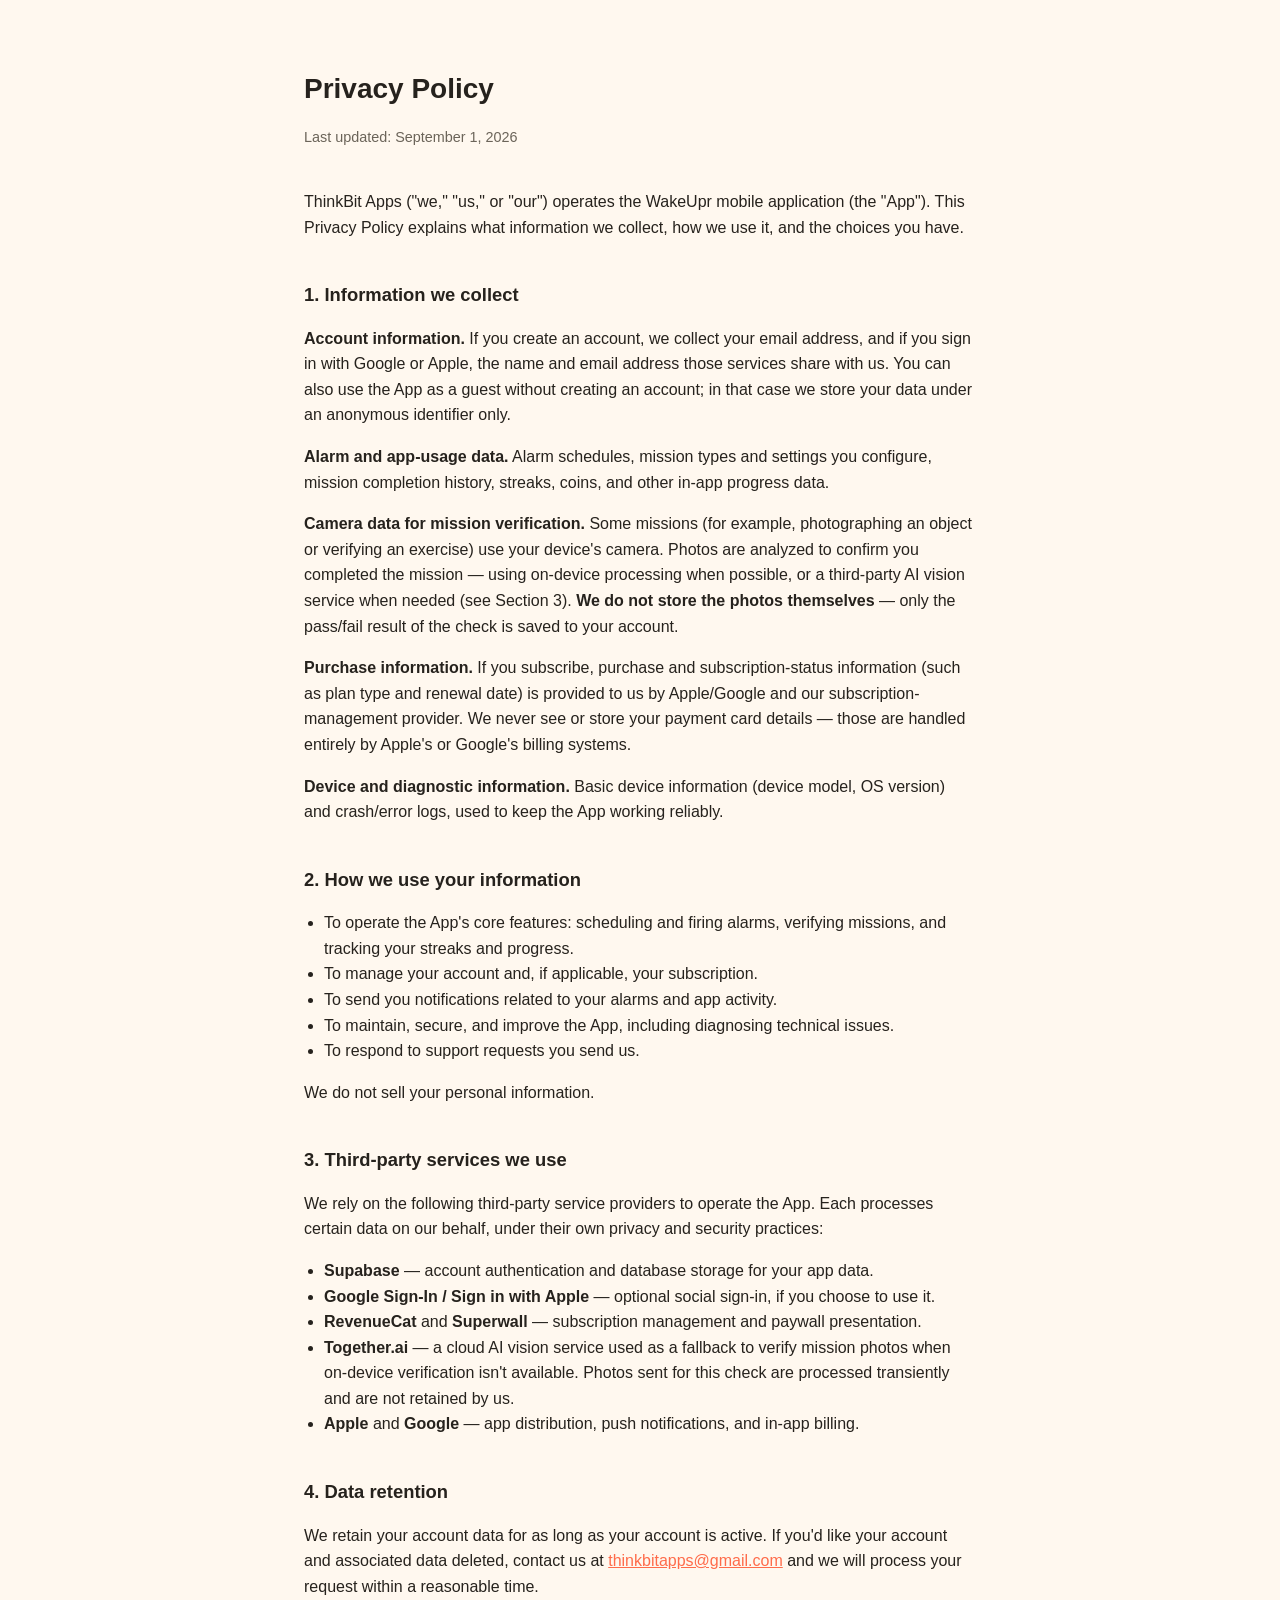
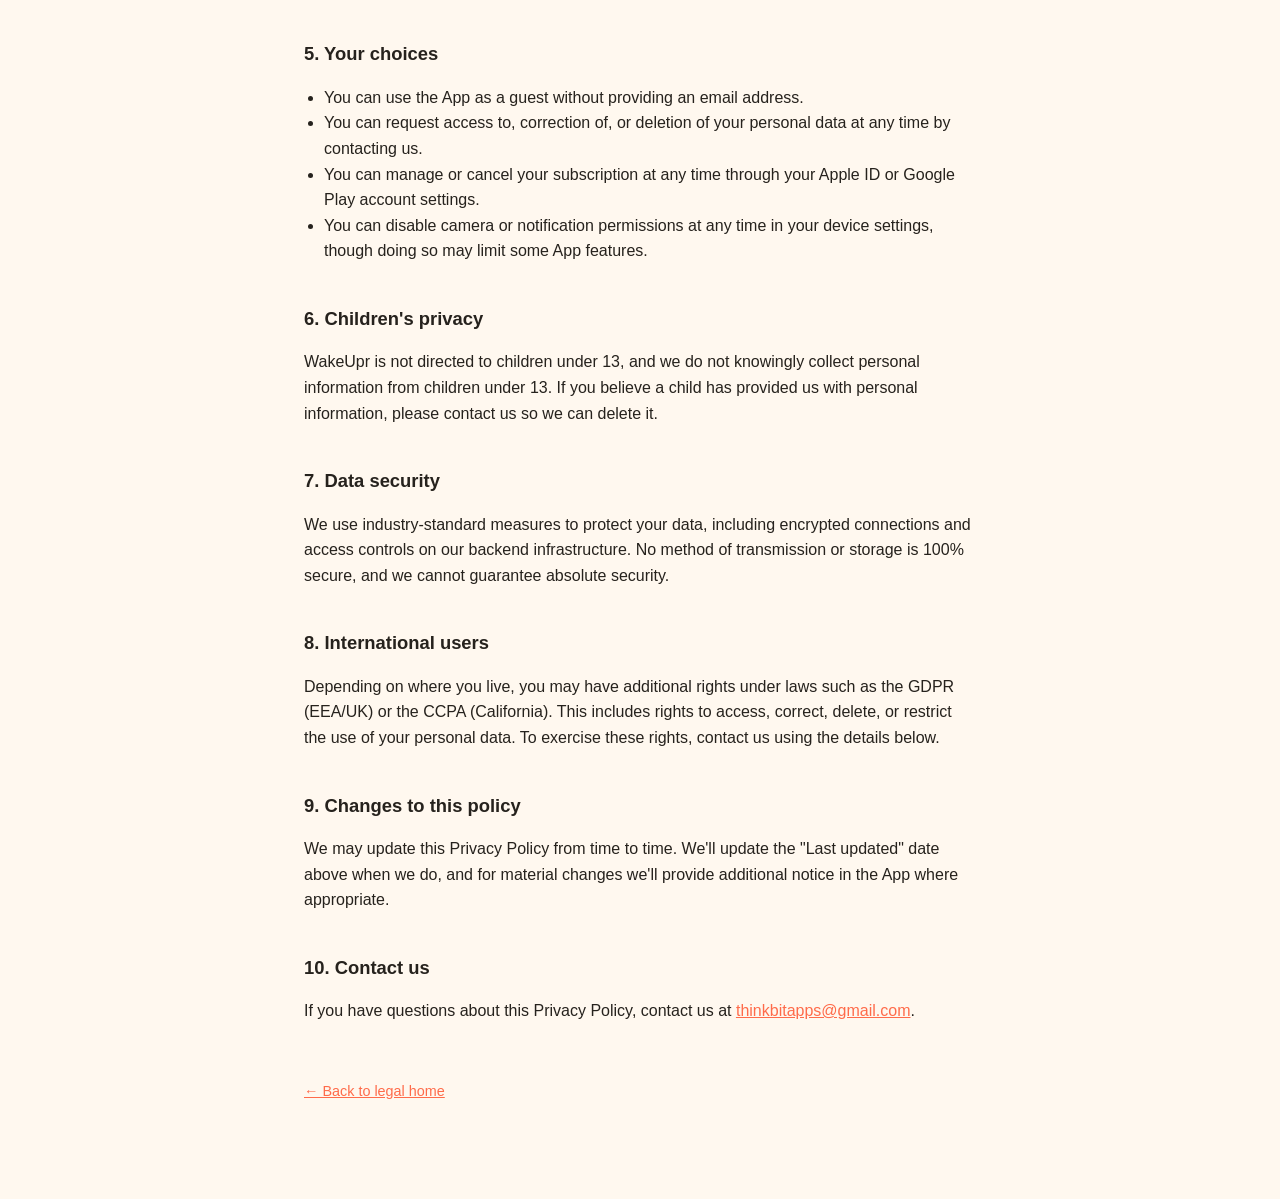
==== privacy-policy.html @ d444f188 "Add WakeUpr Privacy Policy and Terms of Service" ====
<!doctype html>
<html lang="en">
<head>
<meta charset="utf-8" />
<meta name="viewport" content="width=device-width, initial-scale=1" />
<title>Privacy Policy — WakeUpr</title>
<link rel="stylesheet" href="style.css" />
</head>
<body>
<div class="wrap">
  <h1>Privacy Policy</h1>
  <p class="updated">Last updated: September 1, 2026</p>

  <p>ThinkBit Apps ("we," "us," or "our") operates the WakeUpr mobile application (the "App"). This Privacy Policy explains what information we collect, how we use it, and the choices you have.</p>

  <h2>1. Information we collect</h2>
  <p><strong>Account information.</strong> If you create an account, we collect your email address, and if you sign in with Google or Apple, the name and email address those services share with us. You can also use the App as a guest without creating an account; in that case we store your data under an anonymous identifier only.</p>
  <p><strong>Alarm and app-usage data.</strong> Alarm schedules, mission types and settings you configure, mission completion history, streaks, coins, and other in-app progress data.</p>
  <p><strong>Camera data for mission verification.</strong> Some missions (for example, photographing an object or verifying an exercise) use your device's camera. Photos are analyzed to confirm you completed the mission — using on-device processing when possible, or a third-party AI vision service when needed (see Section 3). <strong>We do not store the photos themselves</strong> — only the pass/fail result of the check is saved to your account.</p>
  <p><strong>Purchase information.</strong> If you subscribe, purchase and subscription-status information (such as plan type and renewal date) is provided to us by Apple/Google and our subscription-management provider. We never see or store your payment card details — those are handled entirely by Apple's or Google's billing systems.</p>
  <p><strong>Device and diagnostic information.</strong> Basic device information (device model, OS version) and crash/error logs, used to keep the App working reliably.</p>

  <h2>2. How we use your information</h2>
  <ul>
    <li>To operate the App's core features: scheduling and firing alarms, verifying missions, and tracking your streaks and progress.</li>
    <li>To manage your account and, if applicable, your subscription.</li>
    <li>To send you notifications related to your alarms and app activity.</li>
    <li>To maintain, secure, and improve the App, including diagnosing technical issues.</li>
    <li>To respond to support requests you send us.</li>
  </ul>
  <p>We do not sell your personal information.</p>

  <h2>3. Third-party services we use</h2>
  <p>We rely on the following third-party service providers to operate the App. Each processes certain data on our behalf, under their own privacy and security practices:</p>
  <ul>
    <li><strong>Supabase</strong> — account authentication and database storage for your app data.</li>
    <li><strong>Google Sign-In / Sign in with Apple</strong> — optional social sign-in, if you choose to use it.</li>
    <li><strong>RevenueCat</strong> and <strong>Superwall</strong> — subscription management and paywall presentation.</li>
    <li><strong>Together.ai</strong> — a cloud AI vision service used as a fallback to verify mission photos when on-device verification isn't available. Photos sent for this check are processed transiently and are not retained by us.</li>
    <li><strong>Apple</strong> and <strong>Google</strong> — app distribution, push notifications, and in-app billing.</li>
  </ul>

  <h2>4. Data retention</h2>
  <p>We retain your account data for as long as your account is active. If you'd like your account and associated data deleted, contact us at <a href="mailto:thinkbitapps@gmail.com">thinkbitapps@gmail.com</a> and we will process your request within a reasonable time.</p>

  <h2>5. Your choices</h2>
  <ul>
    <li>You can use the App as a guest without providing an email address.</li>
    <li>You can request access to, correction of, or deletion of your personal data at any time by contacting us.</li>
    <li>You can manage or cancel your subscription at any time through your Apple ID or Google Play account settings.</li>
    <li>You can disable camera or notification permissions at any time in your device settings, though doing so may limit some App features.</li>
  </ul>

  <h2>6. Children's privacy</h2>
  <p>WakeUpr is not directed to children under 13, and we do not knowingly collect personal information from children under 13. If you believe a child has provided us with personal information, please contact us so we can delete it.</p>

  <h2>7. Data security</h2>
  <p>We use industry-standard measures to protect your data, including encrypted connections and access controls on our backend infrastructure. No method of transmission or storage is 100% secure, and we cannot guarantee absolute security.</p>

  <h2>8. International users</h2>
  <p>Depending on where you live, you may have additional rights under laws such as the GDPR (EEA/UK) or the CCPA (California). This includes rights to access, correct, delete, or restrict the use of your personal data. To exercise these rights, contact us using the details below.</p>

  <h2>9. Changes to this policy</h2>
  <p>We may update this Privacy Policy from time to time. We'll update the "Last updated" date above when we do, and for material changes we'll provide additional notice in the App where appropriate.</p>

  <h2>10. Contact us</h2>
  <p>If you have questions about this Privacy Policy, contact us at <a href="mailto:thinkbitapps@gmail.com">thinkbitapps@gmail.com</a>.</p>

  <a class="back" href="index.html">&larr; Back to legal home</a>
</div>
</body>
</html>
---- style.css ----
:root {
  color-scheme: light;
  --ink: #26221d;
  --muted: #6b6459;
  --bg: #fff8ef;
  --card: #ffffff;
  --primary: #ff6b4a;
  --border: rgba(38, 34, 29, 0.1);
}

* {
  box-sizing: border-box;
}

body {
  margin: 0;
  background: var(--bg);
  color: var(--ink);
  font-family: -apple-system, BlinkMacSystemFont, "Segoe UI", Roboto, Helvetica, Arial, sans-serif;
  line-height: 1.6;
}

.wrap {
  max-width: 720px;
  margin: 0 auto;
  padding: 48px 24px 96px;
}

h1 {
  font-size: 1.75rem;
  margin-bottom: 4px;
}

.updated {
  color: var(--muted);
  font-size: 0.9rem;
  margin-bottom: 40px;
}

h2 {
  font-size: 1.15rem;
  margin-top: 2.5rem;
  margin-bottom: 0.75rem;
}

p, li {
  color: var(--ink);
}

ul {
  padding-left: 1.25rem;
}

a {
  color: var(--primary);
}

.card {
  background: var(--card);
  border: 1px solid var(--border);
  border-radius: 16px;
  padding: 20px 24px;
  margin-bottom: 16px;
  text-decoration: none;
  display: block;
}

.card h3 {
  margin: 0 0 4px;
  color: var(--ink);
  font-size: 1.05rem;
}

.card p {
  margin: 0;
  color: var(--muted);
  font-size: 0.9rem;
}

.back {
  display: inline-block;
  margin-top: 40px;
  font-size: 0.9rem;
}

.app-name {
  color: var(--primary);
}
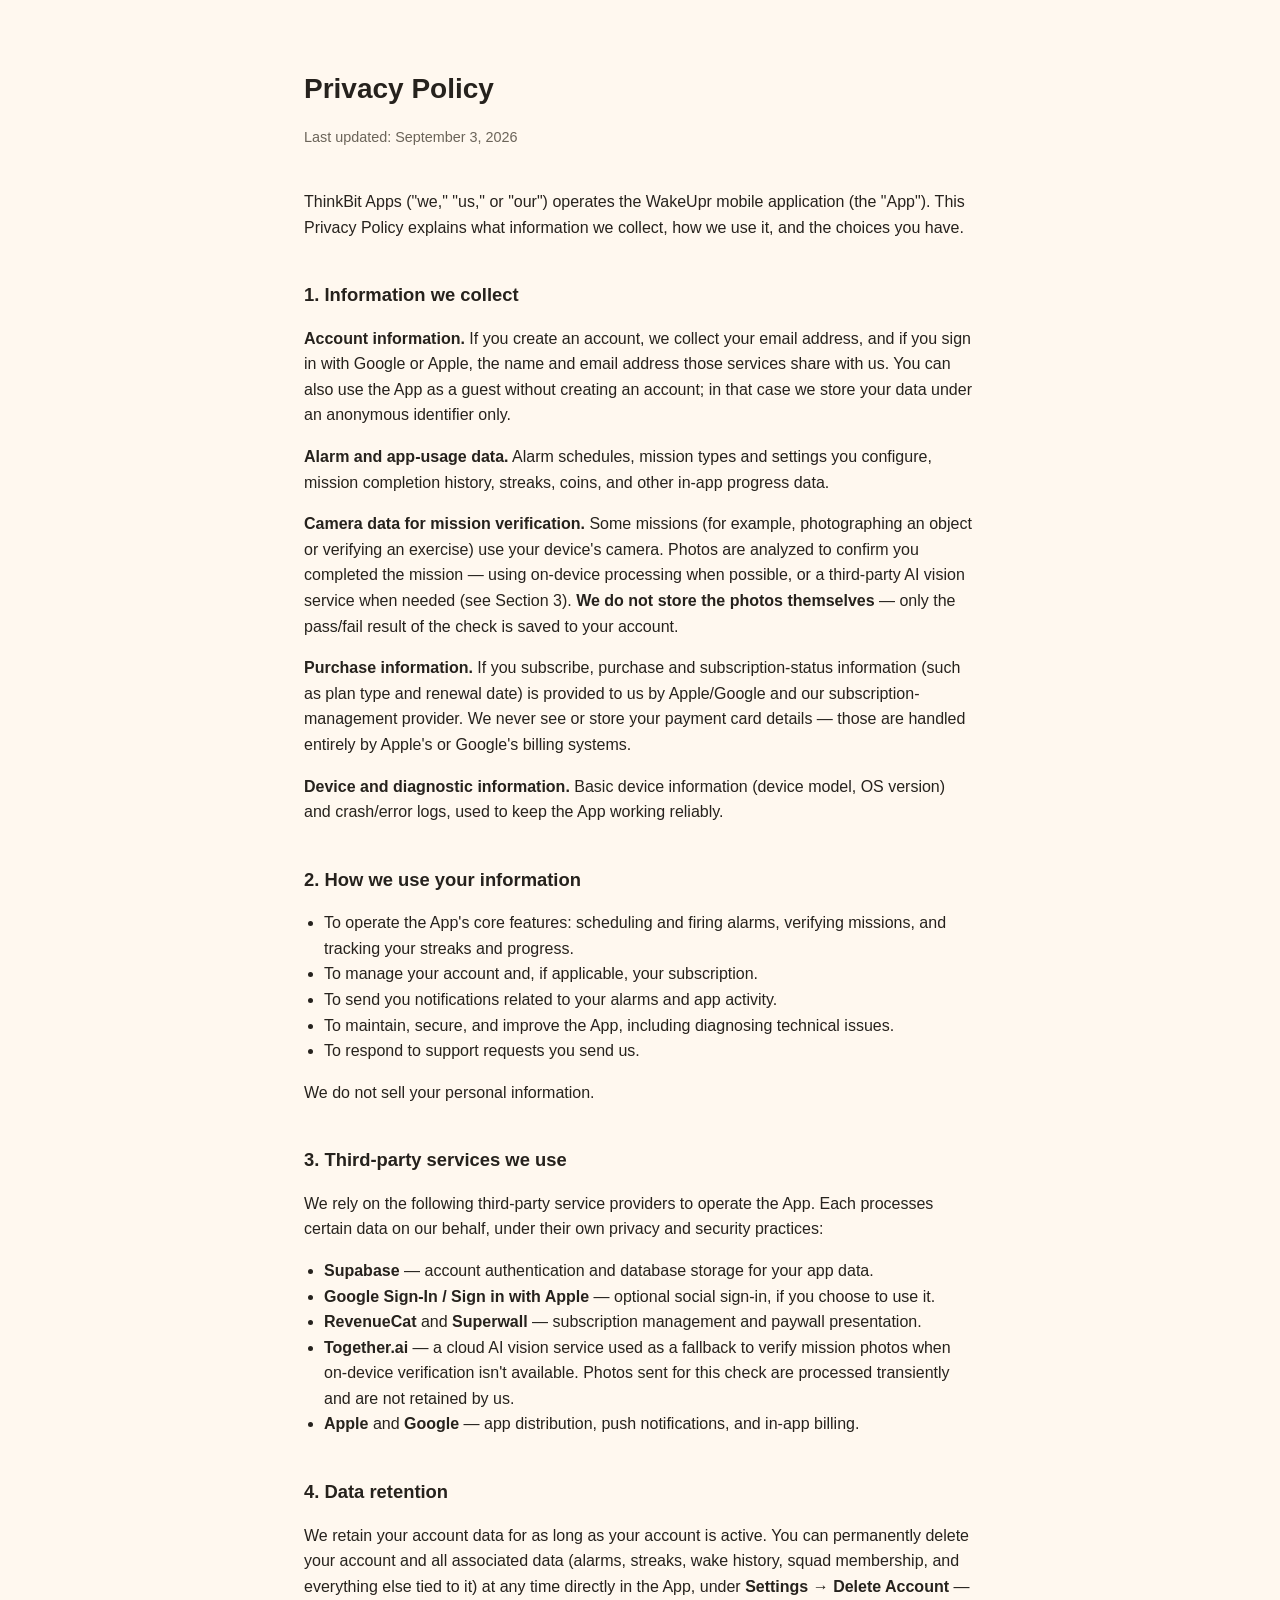
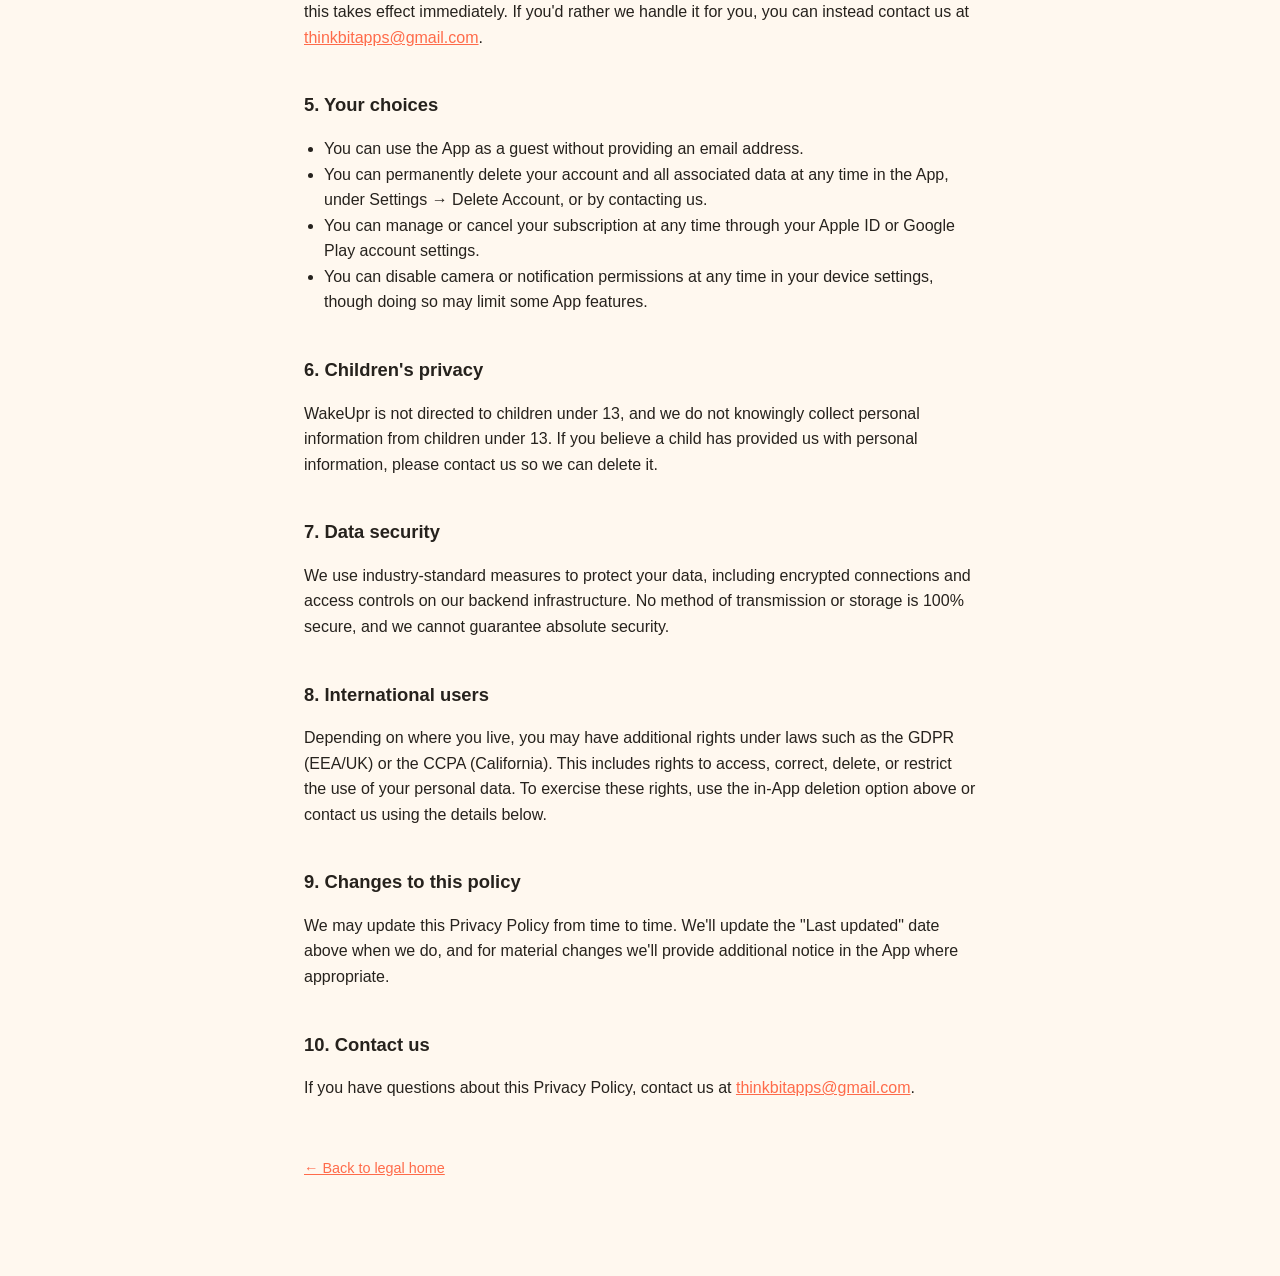
==== commit 3af8ca8f: "Update account deletion section to reflect in-app self-service deletion" ====
--- a/privacy-policy.html
+++ b/privacy-policy.html
@@ -9,7 +9,7 @@
 <body>
 <div class="wrap">
   <h1>Privacy Policy</h1>
-  <p class="updated">Last updated: September 1, 2026</p>
+  <p class="updated">Last updated: September 3, 2026</p>
 
   <p>ThinkBit Apps ("we," "us," or "our") operates the WakeUpr mobile application (the "App"). This Privacy Policy explains what information we collect, how we use it, and the choices you have.</p>
 
@@ -41,12 +41,12 @@
   </ul>
 
   <h2>4. Data retention</h2>
-  <p>We retain your account data for as long as your account is active. If you'd like your account and associated data deleted, contact us at <a href="mailto:thinkbitapps@gmail.com">thinkbitapps@gmail.com</a> and we will process your request within a reasonable time.</p>
+  <p>We retain your account data for as long as your account is active. You can permanently delete your account and all associated data (alarms, streaks, wake history, squad membership, and everything else tied to it) at any time directly in the App, under <strong>Settings → Delete Account</strong> — this takes effect immediately. If you'd rather we handle it for you, you can instead contact us at <a href="mailto:thinkbitapps@gmail.com">thinkbitapps@gmail.com</a>.</p>
 
   <h2>5. Your choices</h2>
   <ul>
     <li>You can use the App as a guest without providing an email address.</li>
-    <li>You can request access to, correction of, or deletion of your personal data at any time by contacting us.</li>
+    <li>You can permanently delete your account and all associated data at any time in the App, under Settings → Delete Account, or by contacting us.</li>
     <li>You can manage or cancel your subscription at any time through your Apple ID or Google Play account settings.</li>
     <li>You can disable camera or notification permissions at any time in your device settings, though doing so may limit some App features.</li>
   </ul>
@@ -58,7 +58,7 @@
   <p>We use industry-standard measures to protect your data, including encrypted connections and access controls on our backend infrastructure. No method of transmission or storage is 100% secure, and we cannot guarantee absolute security.</p>
 
   <h2>8. International users</h2>
-  <p>Depending on where you live, you may have additional rights under laws such as the GDPR (EEA/UK) or the CCPA (California). This includes rights to access, correct, delete, or restrict the use of your personal data. To exercise these rights, contact us using the details below.</p>
+  <p>Depending on where you live, you may have additional rights under laws such as the GDPR (EEA/UK) or the CCPA (California). This includes rights to access, correct, delete, or restrict the use of your personal data. To exercise these rights, use the in-App deletion option above or contact us using the details below.</p>
 
   <h2>9. Changes to this policy</h2>
   <p>We may update this Privacy Policy from time to time. We'll update the "Last updated" date above when we do, and for material changes we'll provide additional notice in the App where appropriate.</p>
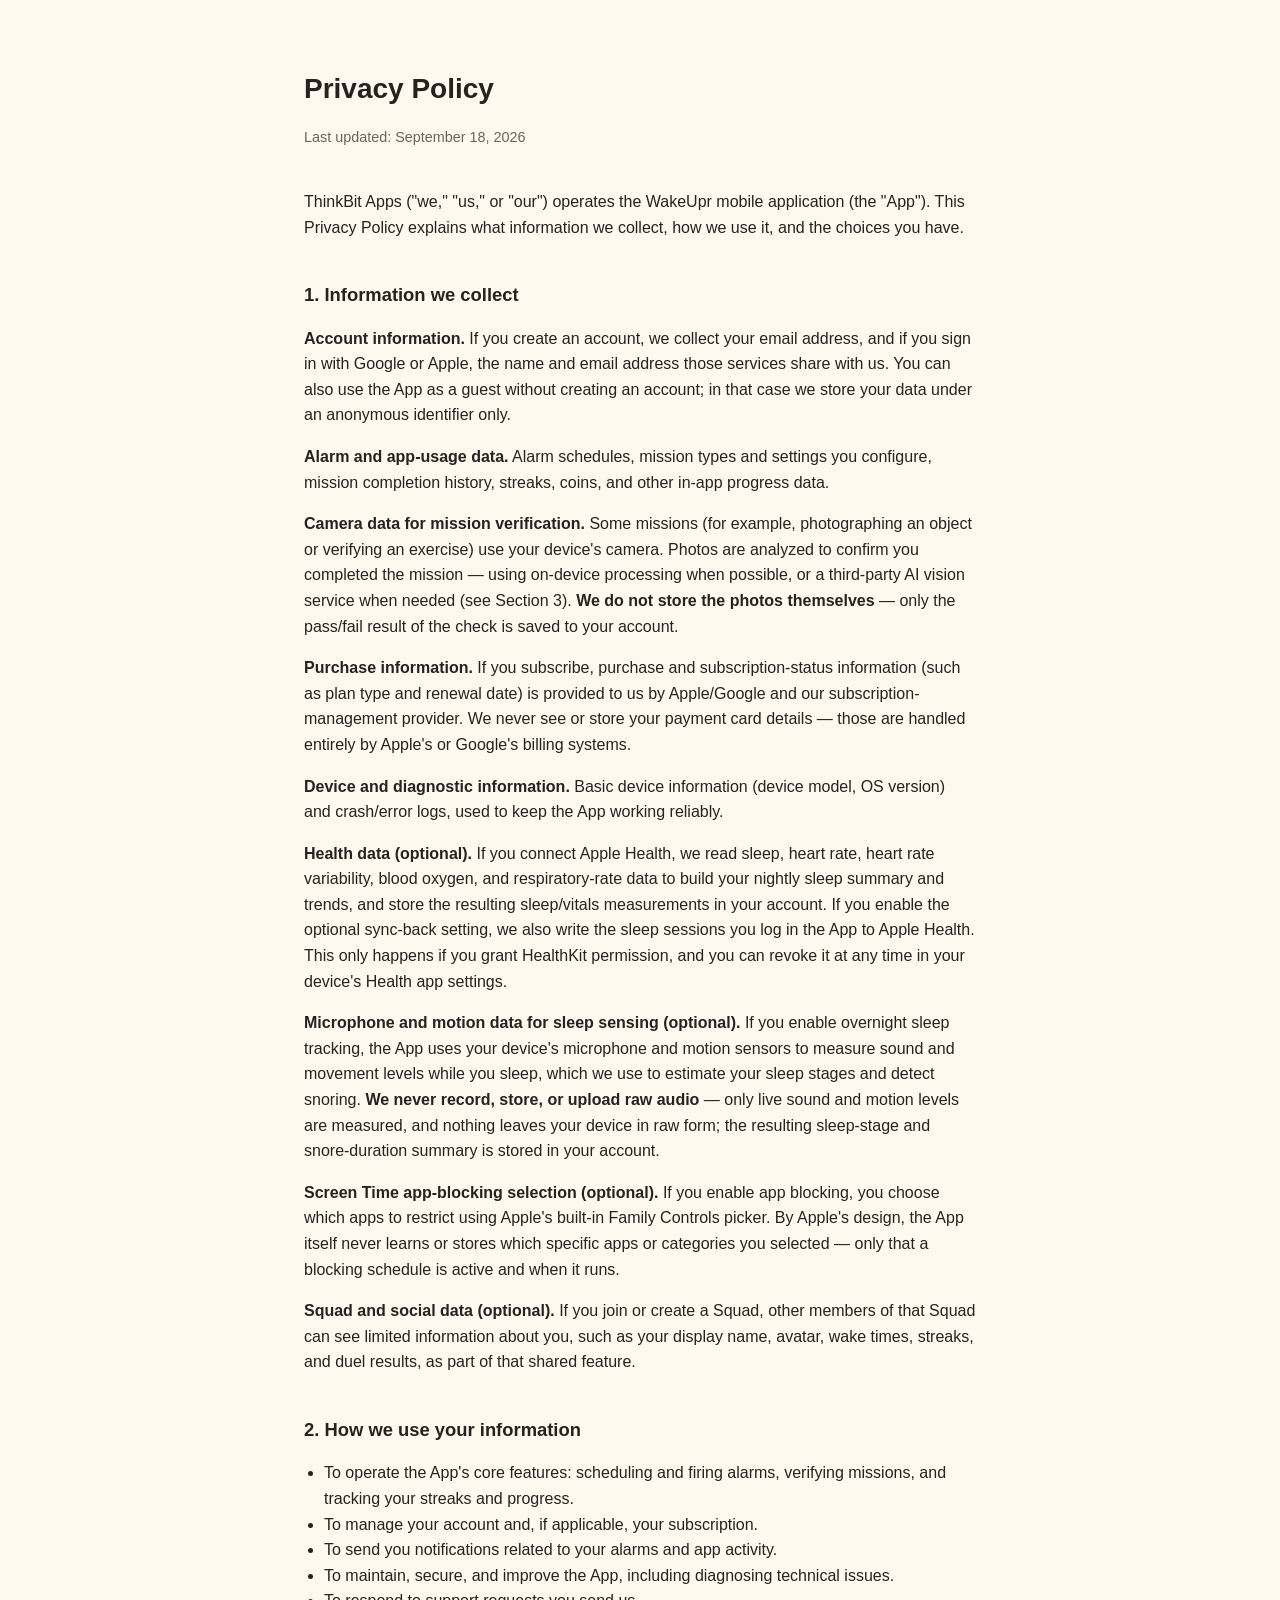
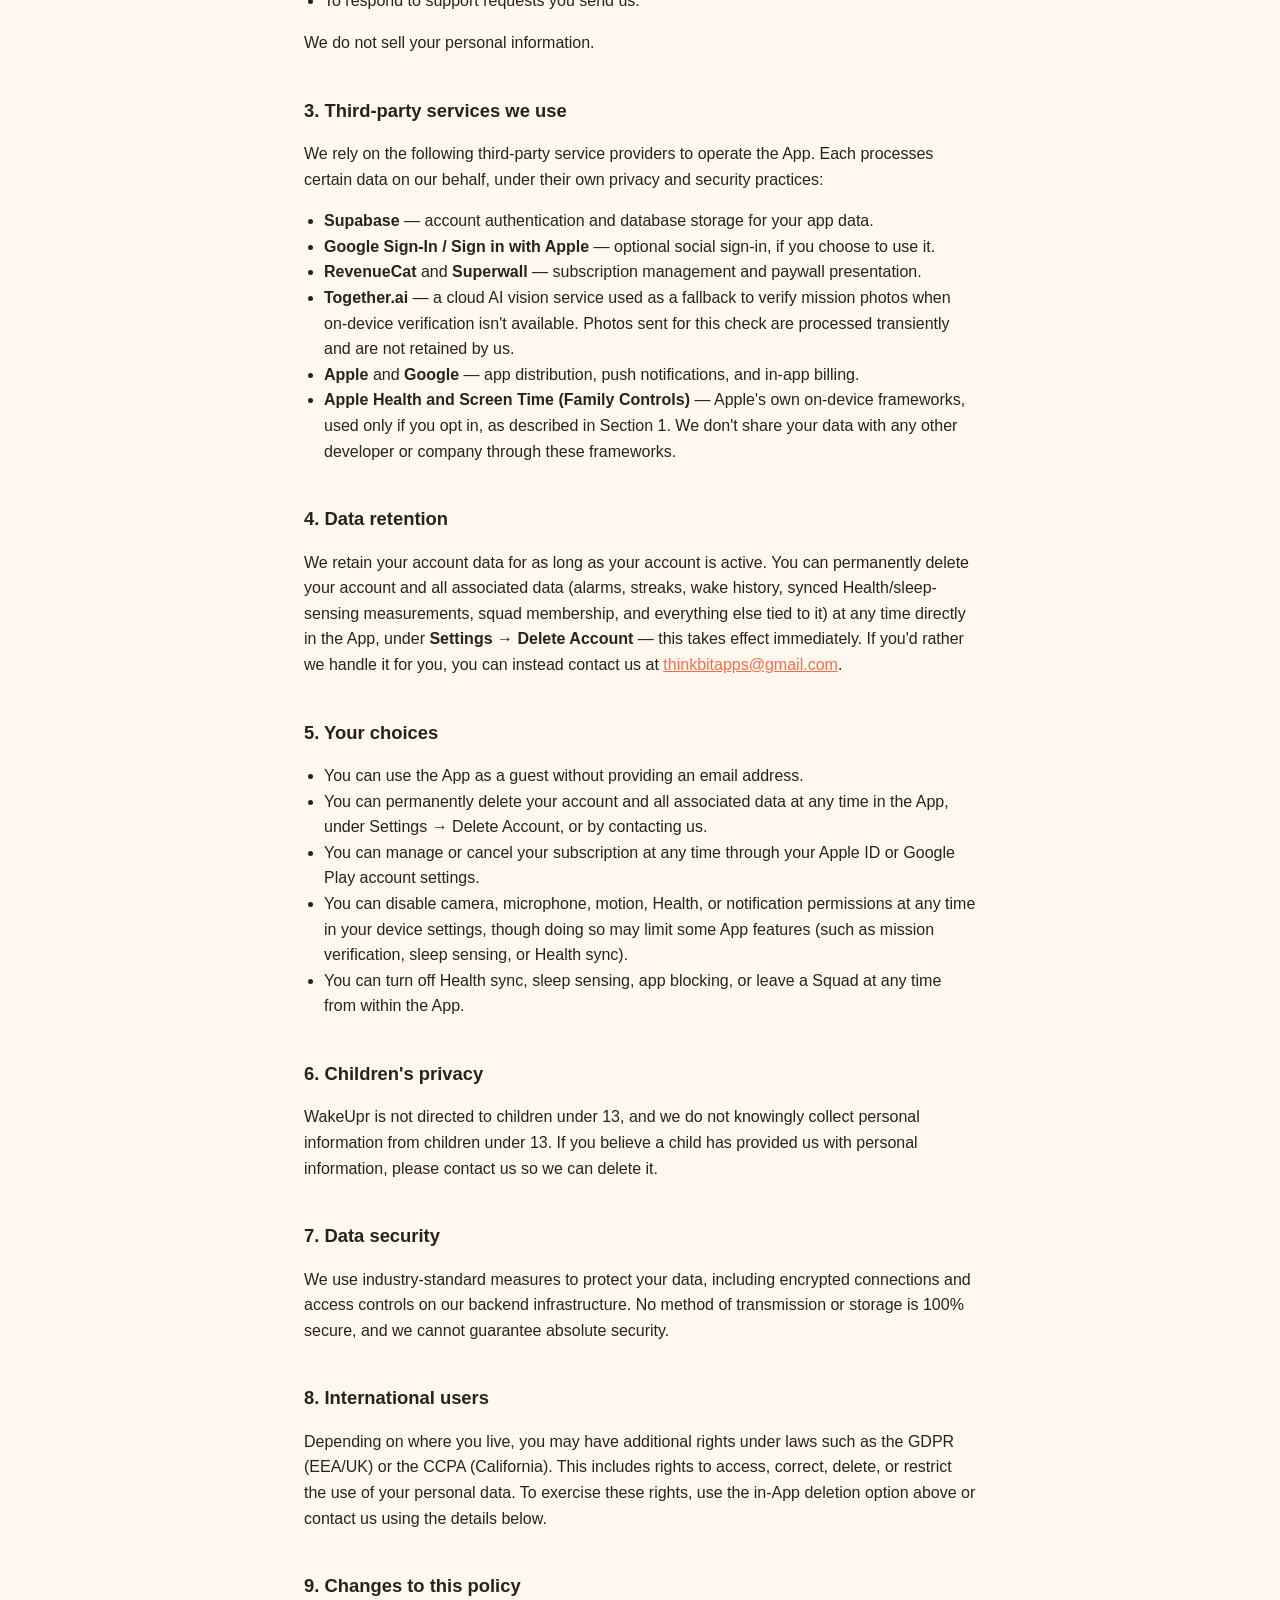
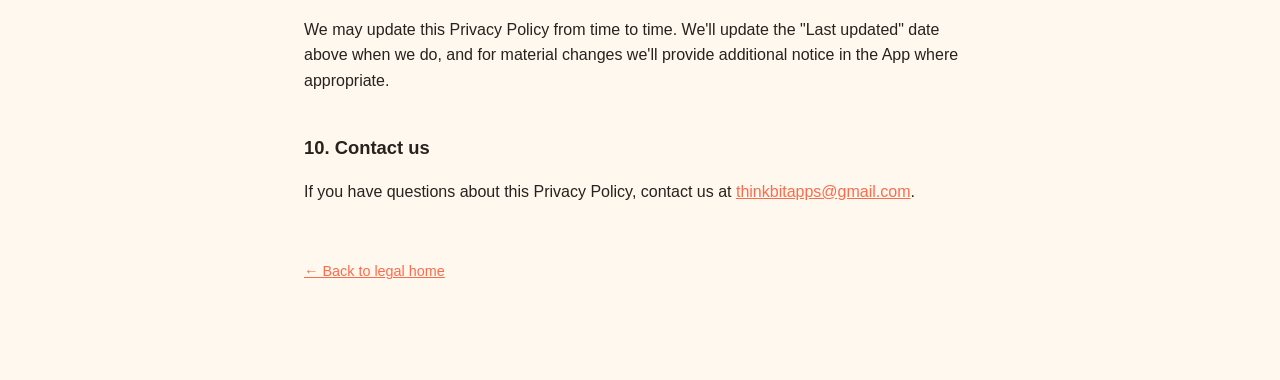
==== commit 1736e411: "Disclose HealthKit, sleep sensing, Screen Time, and Squad in legal docs Privacy Policy and Terms did" ====
--- a/privacy-policy.html
+++ b/privacy-policy.html
@@ -9,7 +9,7 @@
 <body>
 <div class="wrap">
   <h1>Privacy Policy</h1>
-  <p class="updated">Last updated: September 3, 2026</p>
+  <p class="updated">Last updated: September 18, 2026</p>
 
   <p>ThinkBit Apps ("we," "us," or "our") operates the WakeUpr mobile application (the "App"). This Privacy Policy explains what information we collect, how we use it, and the choices you have.</p>
 
@@ -19,6 +19,10 @@
   <p><strong>Camera data for mission verification.</strong> Some missions (for example, photographing an object or verifying an exercise) use your device's camera. Photos are analyzed to confirm you completed the mission — using on-device processing when possible, or a third-party AI vision service when needed (see Section 3). <strong>We do not store the photos themselves</strong> — only the pass/fail result of the check is saved to your account.</p>
   <p><strong>Purchase information.</strong> If you subscribe, purchase and subscription-status information (such as plan type and renewal date) is provided to us by Apple/Google and our subscription-management provider. We never see or store your payment card details — those are handled entirely by Apple's or Google's billing systems.</p>
   <p><strong>Device and diagnostic information.</strong> Basic device information (device model, OS version) and crash/error logs, used to keep the App working reliably.</p>
+  <p><strong>Health data (optional).</strong> If you connect Apple Health, we read sleep, heart rate, heart rate variability, blood oxygen, and respiratory-rate data to build your nightly sleep summary and trends, and store the resulting sleep/vitals measurements in your account. If you enable the optional sync-back setting, we also write the sleep sessions you log in the App to Apple Health. This only happens if you grant HealthKit permission, and you can revoke it at any time in your device's Health app settings.</p>
+  <p><strong>Microphone and motion data for sleep sensing (optional).</strong> If you enable overnight sleep tracking, the App uses your device's microphone and motion sensors to measure sound and movement levels while you sleep, which we use to estimate your sleep stages and detect snoring. <strong>We never record, store, or upload raw audio</strong> — only live sound and motion levels are measured, and nothing leaves your device in raw form; the resulting sleep-stage and snore-duration summary is stored in your account.</p>
+  <p><strong>Screen Time app-blocking selection (optional).</strong> If you enable app blocking, you choose which apps to restrict using Apple's built-in Family Controls picker. By Apple's design, the App itself never learns or stores which specific apps or categories you selected — only that a blocking schedule is active and when it runs.</p>
+  <p><strong>Squad and social data (optional).</strong> If you join or create a Squad, other members of that Squad can see limited information about you, such as your display name, avatar, wake times, streaks, and duel results, as part of that shared feature.</p>
 
   <h2>2. How we use your information</h2>
   <ul>
@@ -38,17 +42,19 @@
     <li><strong>RevenueCat</strong> and <strong>Superwall</strong> — subscription management and paywall presentation.</li>
     <li><strong>Together.ai</strong> — a cloud AI vision service used as a fallback to verify mission photos when on-device verification isn't available. Photos sent for this check are processed transiently and are not retained by us.</li>
     <li><strong>Apple</strong> and <strong>Google</strong> — app distribution, push notifications, and in-app billing.</li>
+    <li><strong>Apple Health and Screen Time (Family Controls)</strong> — Apple's own on-device frameworks, used only if you opt in, as described in Section 1. We don't share your data with any other developer or company through these frameworks.</li>
   </ul>
 
   <h2>4. Data retention</h2>
-  <p>We retain your account data for as long as your account is active. You can permanently delete your account and all associated data (alarms, streaks, wake history, squad membership, and everything else tied to it) at any time directly in the App, under <strong>Settings → Delete Account</strong> — this takes effect immediately. If you'd rather we handle it for you, you can instead contact us at <a href="mailto:thinkbitapps@gmail.com">thinkbitapps@gmail.com</a>.</p>
+  <p>We retain your account data for as long as your account is active. You can permanently delete your account and all associated data (alarms, streaks, wake history, synced Health/sleep-sensing measurements, squad membership, and everything else tied to it) at any time directly in the App, under <strong>Settings → Delete Account</strong> — this takes effect immediately. If you'd rather we handle it for you, you can instead contact us at <a href="mailto:thinkbitapps@gmail.com">thinkbitapps@gmail.com</a>.</p>
 
   <h2>5. Your choices</h2>
   <ul>
     <li>You can use the App as a guest without providing an email address.</li>
     <li>You can permanently delete your account and all associated data at any time in the App, under Settings → Delete Account, or by contacting us.</li>
     <li>You can manage or cancel your subscription at any time through your Apple ID or Google Play account settings.</li>
-    <li>You can disable camera or notification permissions at any time in your device settings, though doing so may limit some App features.</li>
+    <li>You can disable camera, microphone, motion, Health, or notification permissions at any time in your device settings, though doing so may limit some App features (such as mission verification, sleep sensing, or Health sync).</li>
+    <li>You can turn off Health sync, sleep sensing, app blocking, or leave a Squad at any time from within the App.</li>
   </ul>
 
   <h2>6. Children's privacy</h2>
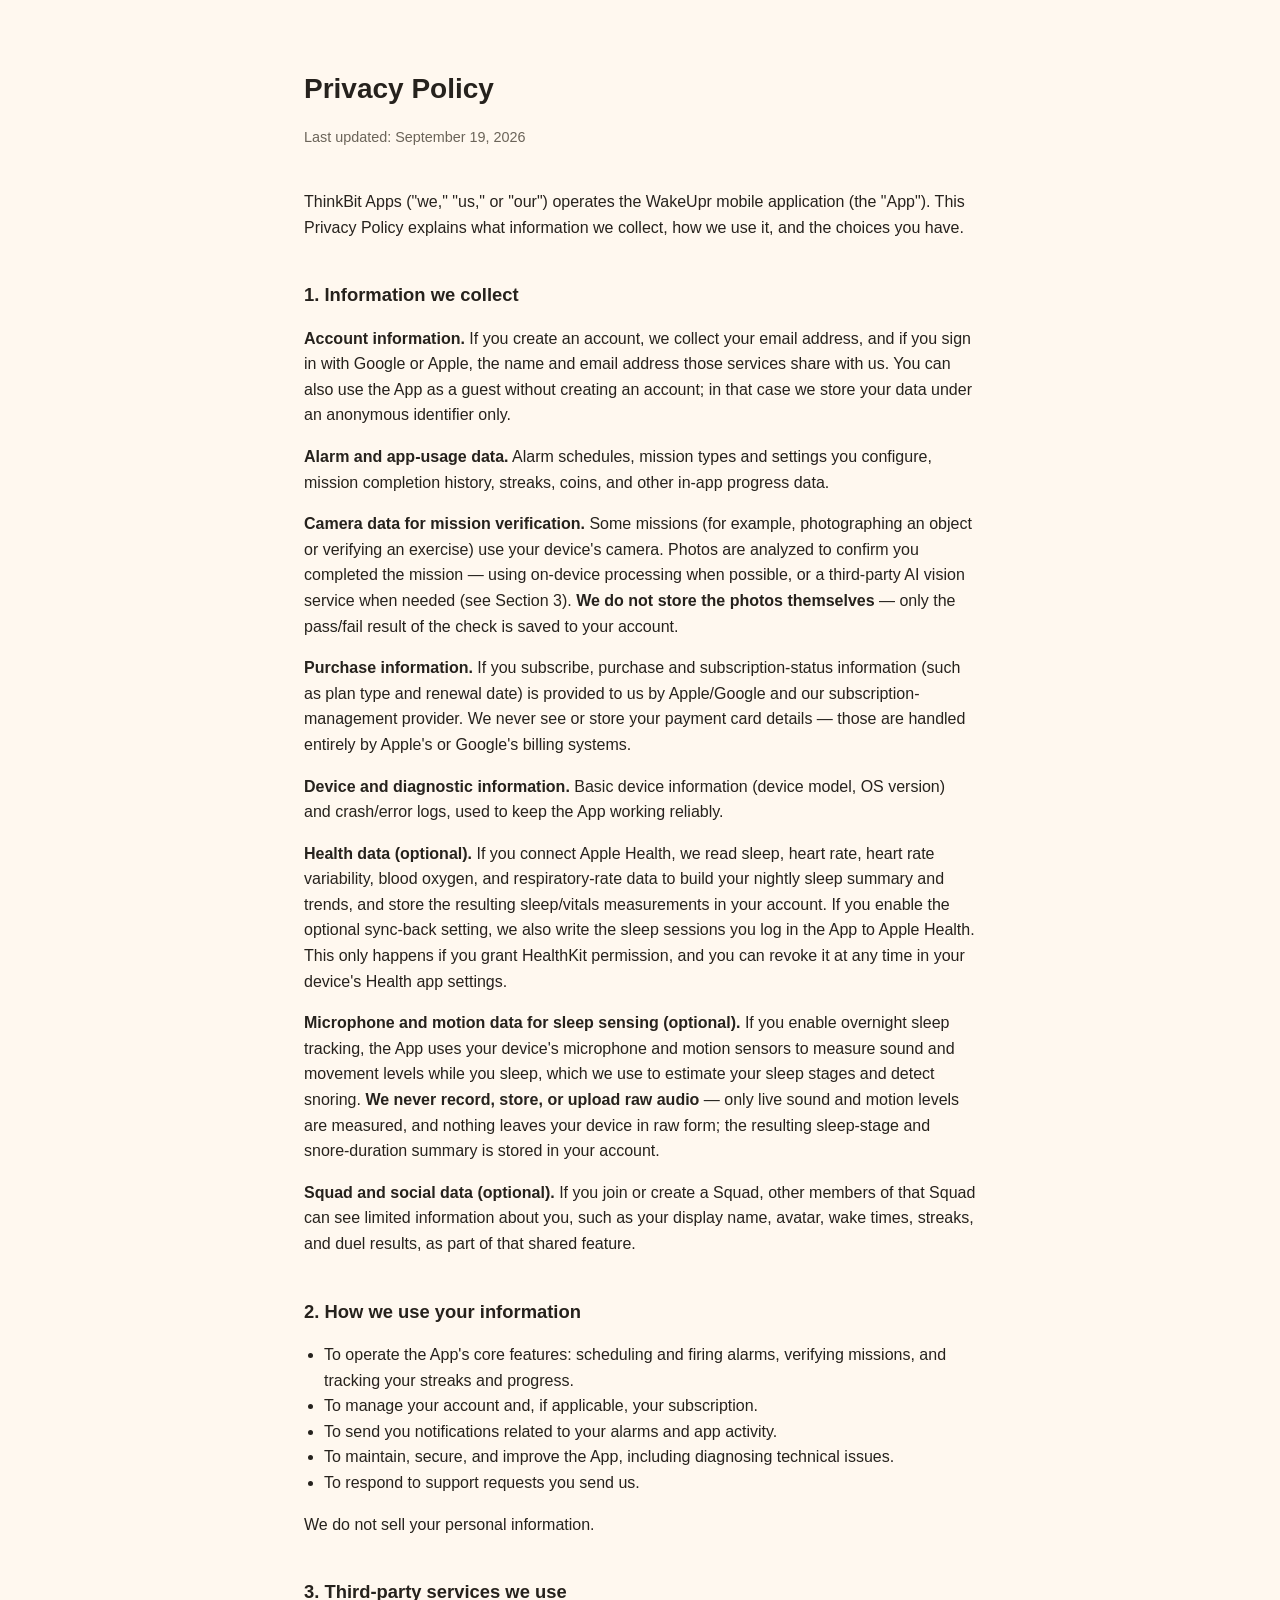
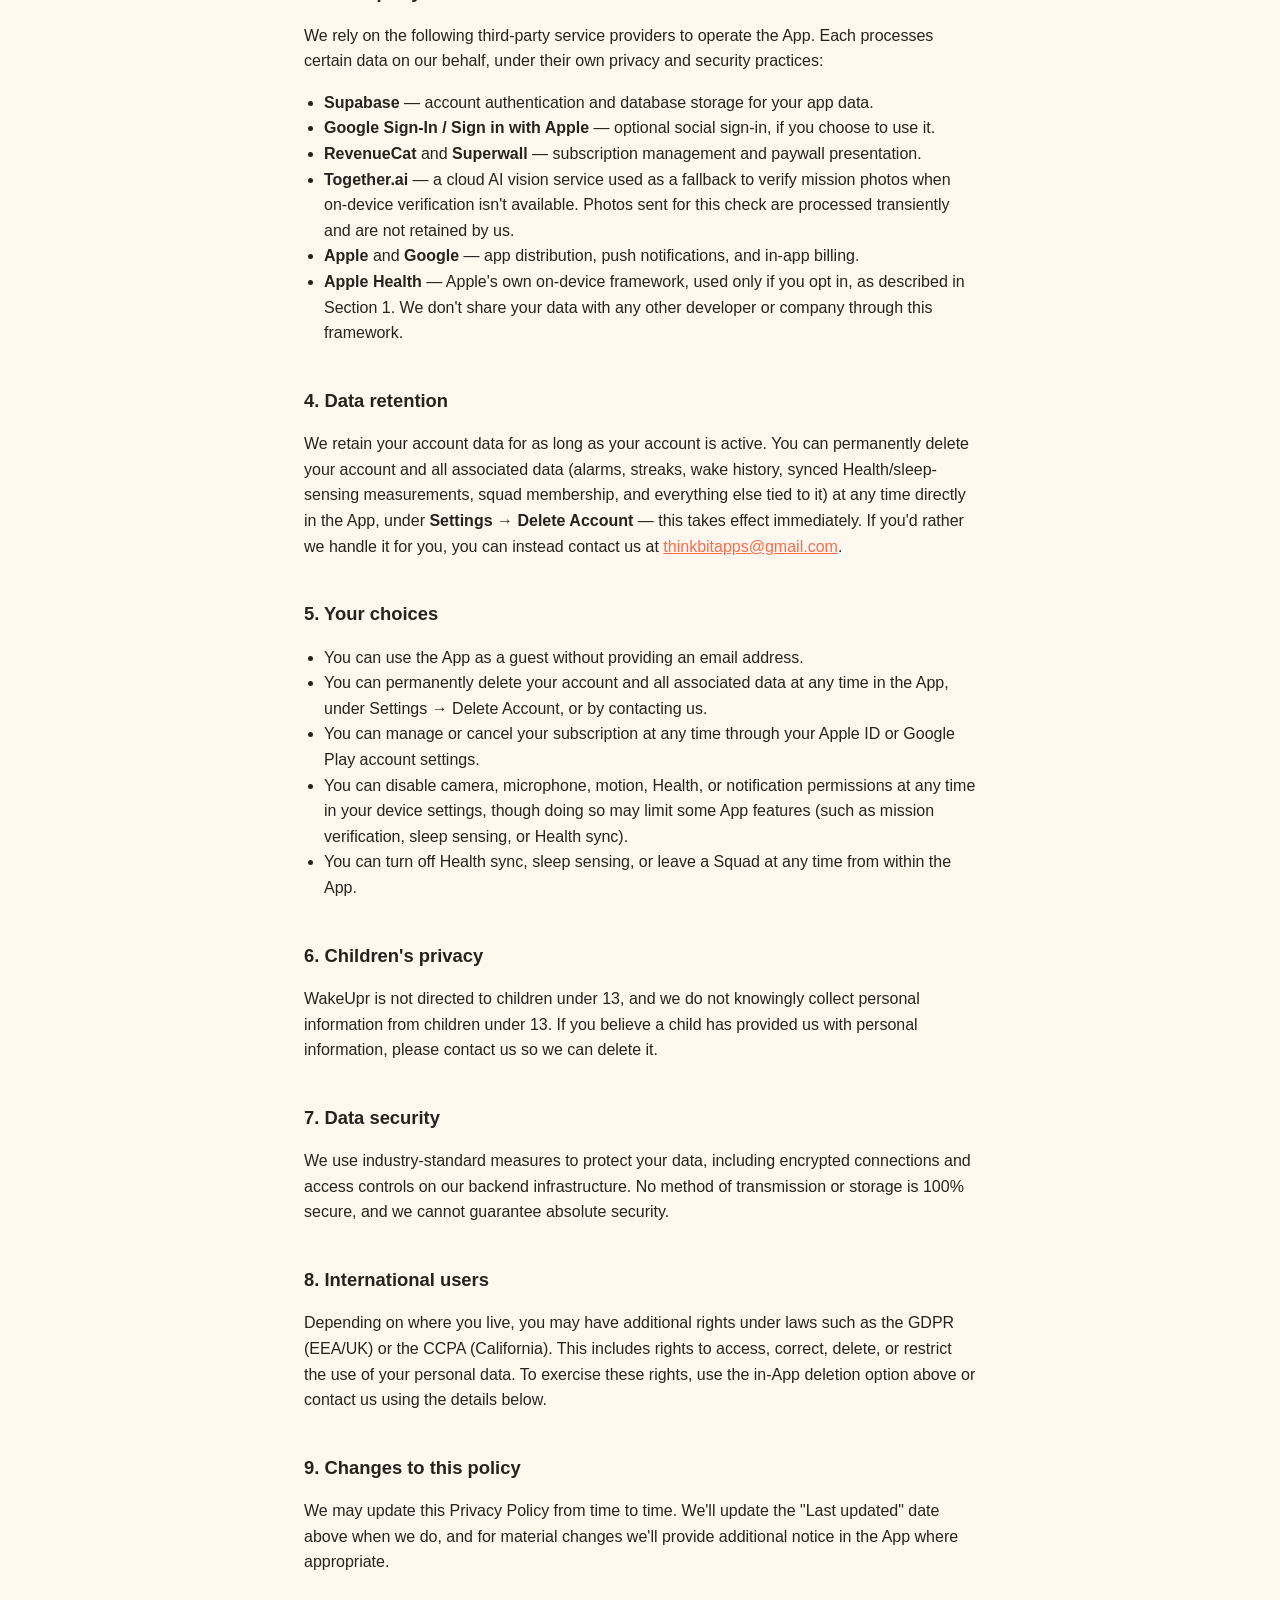
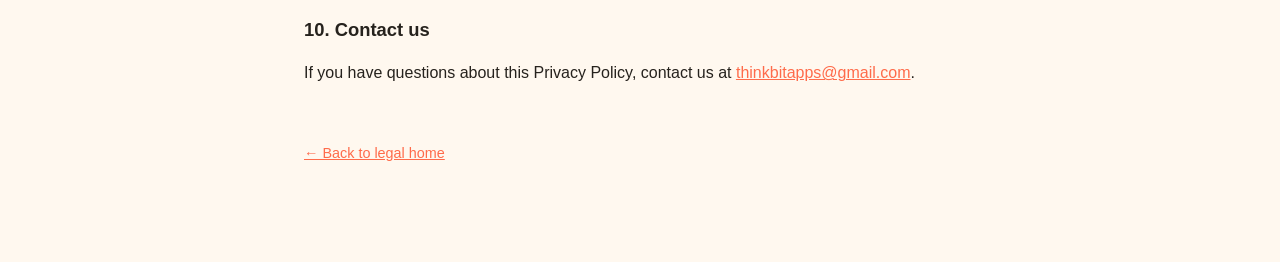
==== commit d7ebe73c: "Remove Screen Time / Family Controls disclosures App Blocking was pulled from this release's build b" ====
--- a/privacy-policy.html
+++ b/privacy-policy.html
@@ -9,7 +9,7 @@
 <body>
 <div class="wrap">
   <h1>Privacy Policy</h1>
-  <p class="updated">Last updated: September 18, 2026</p>
+  <p class="updated">Last updated: September 19, 2026</p>
 
   <p>ThinkBit Apps ("we," "us," or "our") operates the WakeUpr mobile application (the "App"). This Privacy Policy explains what information we collect, how we use it, and the choices you have.</p>
 
@@ -21,7 +21,6 @@
   <p><strong>Device and diagnostic information.</strong> Basic device information (device model, OS version) and crash/error logs, used to keep the App working reliably.</p>
   <p><strong>Health data (optional).</strong> If you connect Apple Health, we read sleep, heart rate, heart rate variability, blood oxygen, and respiratory-rate data to build your nightly sleep summary and trends, and store the resulting sleep/vitals measurements in your account. If you enable the optional sync-back setting, we also write the sleep sessions you log in the App to Apple Health. This only happens if you grant HealthKit permission, and you can revoke it at any time in your device's Health app settings.</p>
   <p><strong>Microphone and motion data for sleep sensing (optional).</strong> If you enable overnight sleep tracking, the App uses your device's microphone and motion sensors to measure sound and movement levels while you sleep, which we use to estimate your sleep stages and detect snoring. <strong>We never record, store, or upload raw audio</strong> — only live sound and motion levels are measured, and nothing leaves your device in raw form; the resulting sleep-stage and snore-duration summary is stored in your account.</p>
-  <p><strong>Screen Time app-blocking selection (optional).</strong> If you enable app blocking, you choose which apps to restrict using Apple's built-in Family Controls picker. By Apple's design, the App itself never learns or stores which specific apps or categories you selected — only that a blocking schedule is active and when it runs.</p>
   <p><strong>Squad and social data (optional).</strong> If you join or create a Squad, other members of that Squad can see limited information about you, such as your display name, avatar, wake times, streaks, and duel results, as part of that shared feature.</p>
 
   <h2>2. How we use your information</h2>
@@ -42,7 +41,7 @@
     <li><strong>RevenueCat</strong> and <strong>Superwall</strong> — subscription management and paywall presentation.</li>
     <li><strong>Together.ai</strong> — a cloud AI vision service used as a fallback to verify mission photos when on-device verification isn't available. Photos sent for this check are processed transiently and are not retained by us.</li>
     <li><strong>Apple</strong> and <strong>Google</strong> — app distribution, push notifications, and in-app billing.</li>
-    <li><strong>Apple Health and Screen Time (Family Controls)</strong> — Apple's own on-device frameworks, used only if you opt in, as described in Section 1. We don't share your data with any other developer or company through these frameworks.</li>
+    <li><strong>Apple Health</strong> — Apple's own on-device framework, used only if you opt in, as described in Section 1. We don't share your data with any other developer or company through this framework.</li>
   </ul>
 
   <h2>4. Data retention</h2>
@@ -54,7 +53,7 @@
     <li>You can permanently delete your account and all associated data at any time in the App, under Settings → Delete Account, or by contacting us.</li>
     <li>You can manage or cancel your subscription at any time through your Apple ID or Google Play account settings.</li>
     <li>You can disable camera, microphone, motion, Health, or notification permissions at any time in your device settings, though doing so may limit some App features (such as mission verification, sleep sensing, or Health sync).</li>
-    <li>You can turn off Health sync, sleep sensing, app blocking, or leave a Squad at any time from within the App.</li>
+    <li>You can turn off Health sync, sleep sensing, or leave a Squad at any time from within the App.</li>
   </ul>
 
   <h2>6. Children's privacy</h2>
